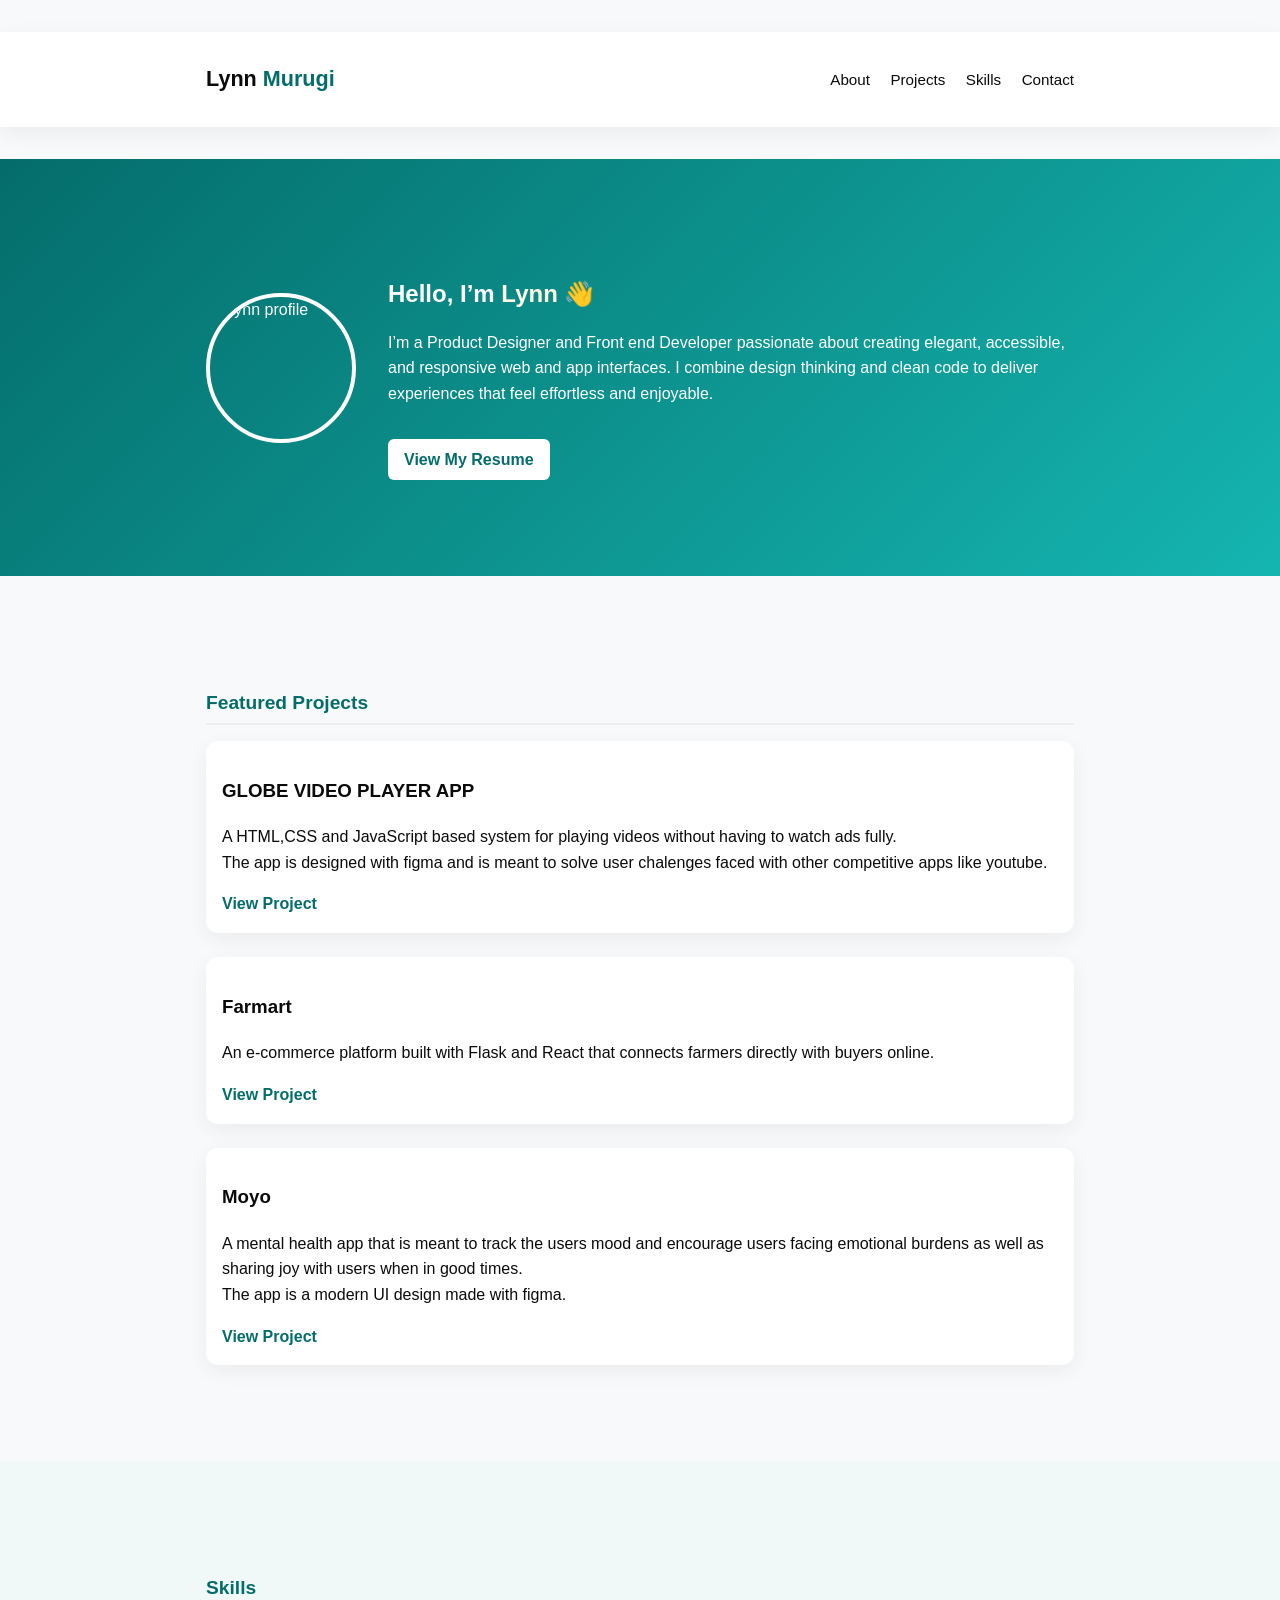
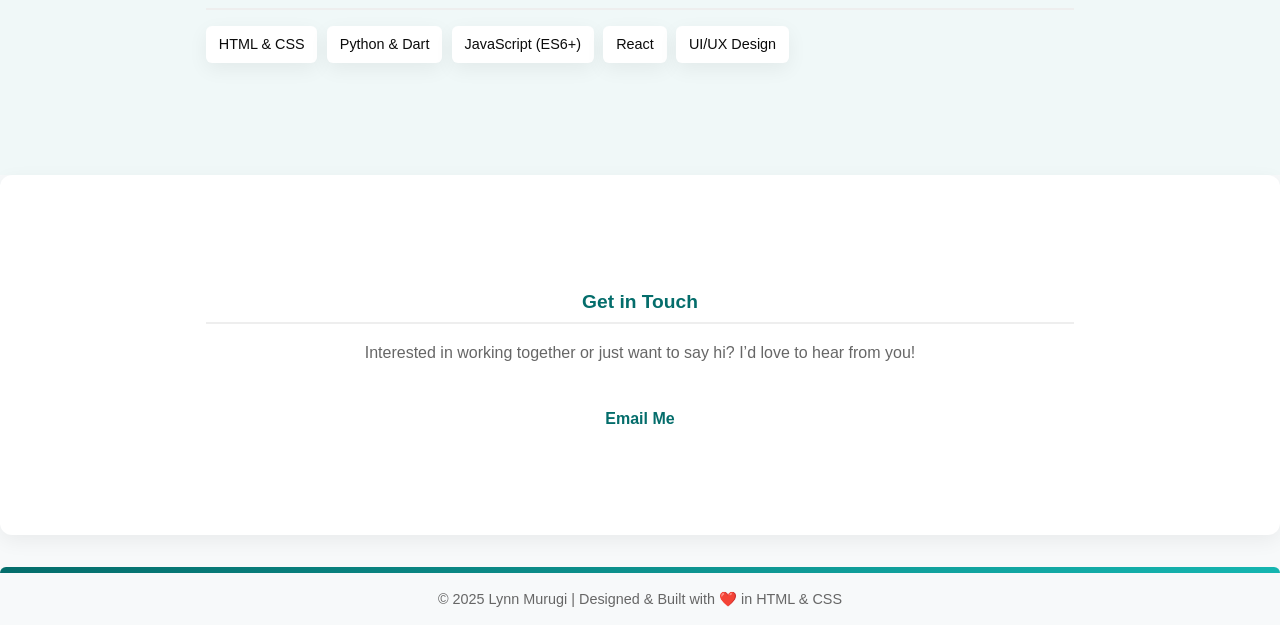
==== index.html @ b2b8fcf5 "initial changes" ====
<!DOCTYPE html>
<html lang="en">
<head>
  <meta charset="utf-8">
  <meta name="viewport" content="width=device-width, initial-scale=1">
  <title>Lynn Murugi — Portfolio</title>
  <link rel="stylesheet" href="styles.css">
</head>

<body>
  <!-- Header -->
  <header class="header">
    <div class="container header-flex">
      <h1 class="logo">Lynn <span>Murugi</span></h1>
      <nav class="nav">
        <a href="#about">About</a>
        <a href="#projects">Projects</a>
        <a href="#skills">Skills</a>
        <a href="#contact">Contact</a>
      </nav>
    </div>
  </header>

  <!-- Hero / About -->
  <section id="about" class="hero">
    <div class="container hero-content">
      <img src="https://cdn-icons-png.flaticon.com/512/6522/6522516.png" alt="Lynn profile" class="hero-img">
      <div>
        <h2>Hello, I’m <span class="highlight">Lynn</span> 👋</h2>
        <p>I’m a Product Designer and Front end Developer passionate about creating elegant, accessible, and responsive web and app interfaces.
        I combine design thinking and clean code to deliver experiences that feel effortless and enjoyable.</p>
        <a href="resume.html" class="btn">View My Resume</a>
      </div>
    </div>
  </section>

  <!-- Projects -->
  <section id="projects" class="projects-section">
    <div class="container">
      <h2 class="section-title">Featured Projects</h2>
      <div class="projects-grid">
        <article class="project-card">
          <h3>GLOBE VIDEO PLAYER APP</h3>
          <p>A HTML,CSS and JavaScript based system for playing videos without having to watch ads fully. 
            <br> The app is designed with figma and is meant to solve user chalenges faced with other competitive apps like youtube. </p>
          <a href="https://github.com/KLynnMurugi/pdfusion" class="project-link">View Project</a>
        </article>

        <article class="project-card">
          <h3>Farmart</h3>
          <p>An e-commerce platform built with Flask and React that connects farmers directly with buyers online.</p>
          <a href="https://github.com/LynnMurugi/Farmart" class="project-link">View Project</a>
        </article>

        <article class="project-card">
          <h3>Moyo</h3>
          <p>A mental health app that is meant to track the users mood and encourage users facing emotional burdens as well 
            as sharing joy with users when in good times.<br> The app is a modern UI design made with figma.  </p>
          <a href="https://www.figma.com/design/zUkewHHWZbyujP0ElZRhhR/Moyo?node-id=51-161&t=V76YK25Hs74GmGYv-0" class="project-link">View Project</a>
        </article>
      </div>
    </div>
  </section>

  <!-- Skills -->
  <section id="skills" class="skills-section">
    <div class="container">
      <h2 class="section-title">Skills</h2>
      <ul class="skills-list">
        <li class="skill">HTML & CSS</li>
        <li class="skill">Python & Dart</li>
        <li class="skill">JavaScript (ES6+)</li>
        <li class="skill">React</li>
        <li class="skill">UI/UX Design</li>
      </ul>
    </div>
  </section>

  <!-- Contact -->
  <section id="contact" class="contact">
    <div class="container">
      <h2 class="section-title">Get in Touch</h2>
      <p>Interested in working together or just want to say hi? I’d love to hear from you!</p>
      <a href="mailto:lynnbilly376@gmail.com" class="btn">
        <span class="visually-hidden"></span>
        Email Me
      </a>
    </div>
  </section>

  <!-- Footer -->
  <footer>
    <div class="footer-bar"></div>
    <p>© 2025 Lynn Murugi | Designed & Built with ❤️ in HTML & CSS</p>
  </footer>
</body>
</html>
---- styles.css ----
/* ==== Variables ==== */
:root {
  --accent: #046d6b;
  --accent-light: #15b5b0;
  --bg: #f7f9fa;
  --card: #ffffff;
  --muted: #666;
  --radius: 12px;
  --shadow: 0 6px 20px rgba(0, 0, 0, 0.06);
}

/* ==== Base Styles ==== */
*,
*::before,
*::after {
  box-sizing: border-box;
}

body {
  margin: 0;
  font-family: 'Segoe UI', Arial, sans-serif;
  background: var(--bg);
  color: #0b0b0b;
  line-height: 1.6;
}

.container {
  max-width: 900px;
  margin: 2rem auto;
  padding: 1rem;
}

/* ==== Header ==== */
.header {
  background: var(--card);
  box-shadow: var(--shadow);
  position: sticky;
  top: 0;
  z-index: 10;
}

.header-flex {
  display: flex;
  justify-content: space-between;
  align-items: center;
}

.logo {
  font-size: 1.35rem;
  font-weight: bold;
}

.logo span {
  color: var(--accent);
}

.nav a {
  text-decoration: none;
  color: #0b0b0b;
  margin-left: 1rem;
  font-size: 0.95rem;
  position: relative;
}

.nav a::after {
  content: '';
  position: absolute;
  width: 0;
  height: 2px;
  background: var(--accent);
  left: 0;
  bottom: -4px;
  transition: width 0.3s;
}

.nav a:hover::after {
  width: 100%;
}

/* ==== Hero ==== */
.hero {
  background: linear-gradient(135deg, var(--accent) 0%, var(--accent-light) 100%);
  color: white;
  padding: 3rem 1rem;
}

.hero-content {
  display: grid;
  grid-template-columns: 150px 1fr;
  gap: 2rem;
  align-items: center;
}

.hero-img {
  width: 150px;
  height: 150px;
  border-radius: 50%;
  object-fit: cover;
  border: 4px solid white;
}

.hero h2 {
  margin-bottom: 0.5rem;
}

.highlight {
  color: #fffae3;
  font-weight: bold;
}

.btn {
  display: inline-block;
  margin-top: 1rem;
  background: white;
  color: var(--accent);
  padding: 0.5rem 1rem;
  border-radius: 6px;
  text-decoration: none;
  font-weight: 600;
  transition: background 0.3s, color 0.3s;
}

.btn:hover {
  background: var(--accent-light);
  color: white;
}

/* ==== Projects ==== */
.projects-section {
  background: var(--bg);
  padding: 3rem 0;
}

.section-title {
  font-size: 1.2rem;
  margin-bottom: 1rem;
  border-bottom: 2px solid #eee;
  padding-bottom: 0.25rem;
  color: var(--accent);
}

.projects-grid {
  display: grid;
  gap: 1.5rem;
}

.project-card {
  background: var(--card);
  border-radius: var(--radius);
  box-shadow: var(--shadow);
  padding: 1rem;
  transition: transform 0.3s, box-shadow 0.3s;
}

.project-card:hover {
  transform: translateY(-4px);
  box-shadow: 0 8px 24px rgba(0, 0, 0, 0.1);
}

.project-link {
  color: var(--accent);
  font-weight: bold;
  text-decoration: none;
}

.project-link:hover {
  text-decoration: underline;
}

/* ==== Skills ==== */
.skills-section {
  background: #f0f8f8;
  padding: 3rem 0;
}

.skills-list {
  display: flex;
  flex-wrap: wrap;
  gap: 0.6rem;
  list-style: none;
  padding: 0;
}

.skill {
  background: white;
  padding: 0.45rem 0.8rem;
  border-radius: 6px;
  font-size: 0.9rem;
  box-shadow: var(--shadow);
}

/* ==== Contact ==== */
.contact {
  text-align: center;
  background: var(--card);
  padding: 3rem 1rem;
  border-radius: var(--radius);
  box-shadow: var(--shadow);
}

.contact p {
  color: var(--muted);
  margin-bottom: 1rem;
}

/* ==== Footer ==== */
footer {
  text-align: center;
  font-size: 0.9rem;
  color: var(--muted);
  margin-top: 2rem;
  position: relative;
}

.footer-bar {
  height: 6px;
  background: linear-gradient(90deg, var(--accent), var(--accent-light));
  border-top-left-radius: var(--radius);
  border-top-right-radius: var(--radius);
}

/* ==== Responsive ==== */
@media (max-width: 650px) {
  .hero-content {
    grid-template-columns: 1fr;
    text-align: center;
  }

  .hero-img {
    margin: 0 auto 1rem;
  }

  .nav {
    display: flex;
    flex-wrap: wrap;
    justify-content: center;
  }

  .nav a {
    margin: 0.5rem;
  }
}
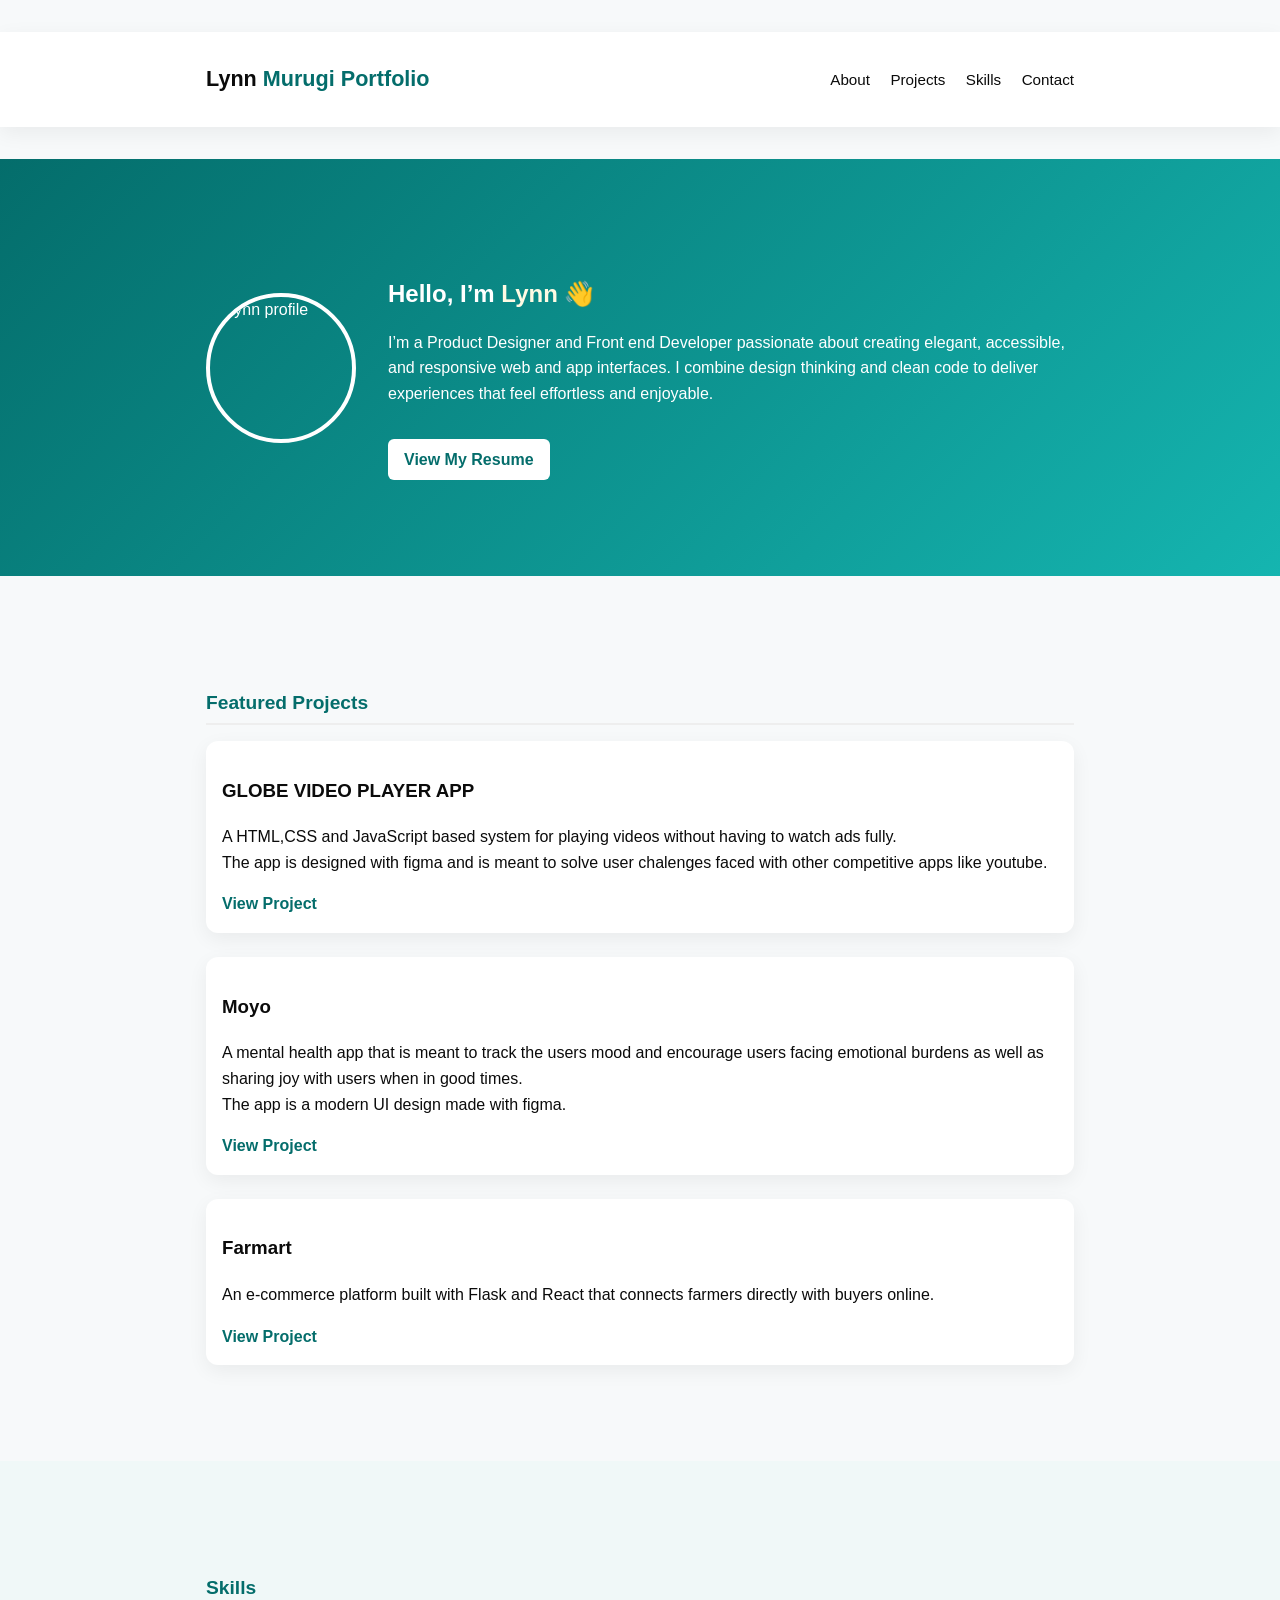
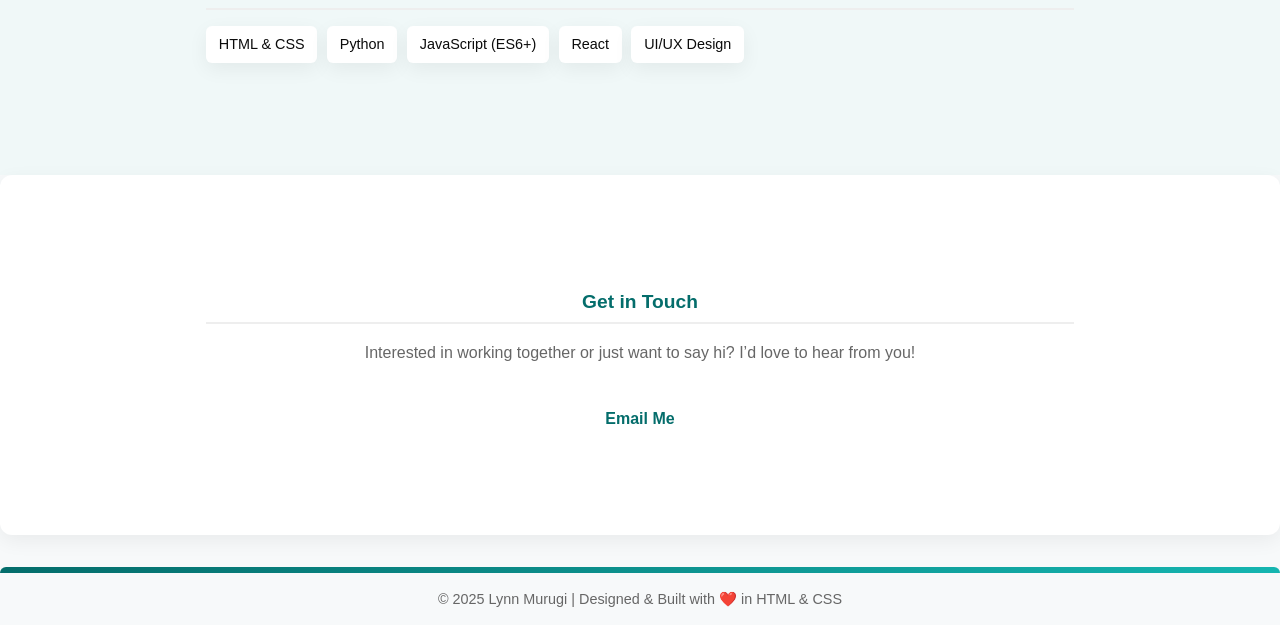
==== commit 205d9f1a: "updated resume" ====
--- a/index.html
+++ b/index.html
@@ -11,7 +11,7 @@
   <!-- Header -->
   <header class="header">
     <div class="container header-flex">
-      <h1 class="logo">Lynn <span>Murugi</span></h1>
+      <h1 class="logo">Lynn <span>Murugi</span> <span>Portfolio</span></h1>
       <nav class="nav">
         <a href="#about">About</a>
         <a href="#projects">Projects</a>
@@ -24,7 +24,7 @@
   <!-- Hero / About -->
   <section id="about" class="hero">
     <div class="container hero-content">
-      <img src="https://cdn-icons-png.flaticon.com/512/6522/6522516.png" alt="Lynn profile" class="hero-img">
+      <img src="file:///home/lovely-cynthia/Downloads/portfolioprofile2.jpeg" alt="Lynn profile" class="hero-img">
       <div>
         <h2>Hello, I’m <span class="highlight">Lynn</span> 👋</h2>
         <p>I’m a Product Designer and Front end Developer passionate about creating elegant, accessible, and responsive web and app interfaces.
@@ -43,21 +43,22 @@
           <h3>GLOBE VIDEO PLAYER APP</h3>
           <p>A HTML,CSS and JavaScript based system for playing videos without having to watch ads fully. 
             <br> The app is designed with figma and is meant to solve user chalenges faced with other competitive apps like youtube. </p>
-          <a href="https://github.com/KLynnMurugi/pdfusion" class="project-link">View Project</a>
+          <a href="https://www.figma.com/design/EgPf9wdaTbDrB3ADW3LUCj/PDFusion-project?node-id=1807-1452&p=f&t=B4oHoqLP5M0l6YHw-0" class="project-link">View Project</a>
         </article>
 
+<article class="project-card">
+          <h3>Moyo</h3>
+          <p>A mental health app that is meant to track the users mood and encourage users facing emotional burdens as well 
+            as sharing joy with users when in good times.<br> The app is a modern UI design made with figma.  </p>
+          <a href="https://www.figma.com/design/zUkewHHWZbyujP0ElZRhhR/Moyo?node-id=51-161&t=V76YK25Hs74GmGYv-0" class="project-link">View Project</a>
+        </article>
+        
         <article class="project-card">
           <h3>Farmart</h3>
           <p>An e-commerce platform built with Flask and React that connects farmers directly with buyers online.</p>
           <a href="https://github.com/LynnMurugi/Farmart" class="project-link">View Project</a>
         </article>
 
-        <article class="project-card">
-          <h3>Moyo</h3>
-          <p>A mental health app that is meant to track the users mood and encourage users facing emotional burdens as well 
-            as sharing joy with users when in good times.<br> The app is a modern UI design made with figma.  </p>
-          <a href="https://www.figma.com/design/zUkewHHWZbyujP0ElZRhhR/Moyo?node-id=51-161&t=V76YK25Hs74GmGYv-0" class="project-link">View Project</a>
-        </article>
       </div>
     </div>
   </section>
@@ -68,7 +69,7 @@
       <h2 class="section-title">Skills</h2>
       <ul class="skills-list">
         <li class="skill">HTML & CSS</li>
-        <li class="skill">Python & Dart</li>
+        <li class="skill">Python </li>
         <li class="skill">JavaScript (ES6+)</li>
         <li class="skill">React</li>
         <li class="skill">UI/UX Design</li>
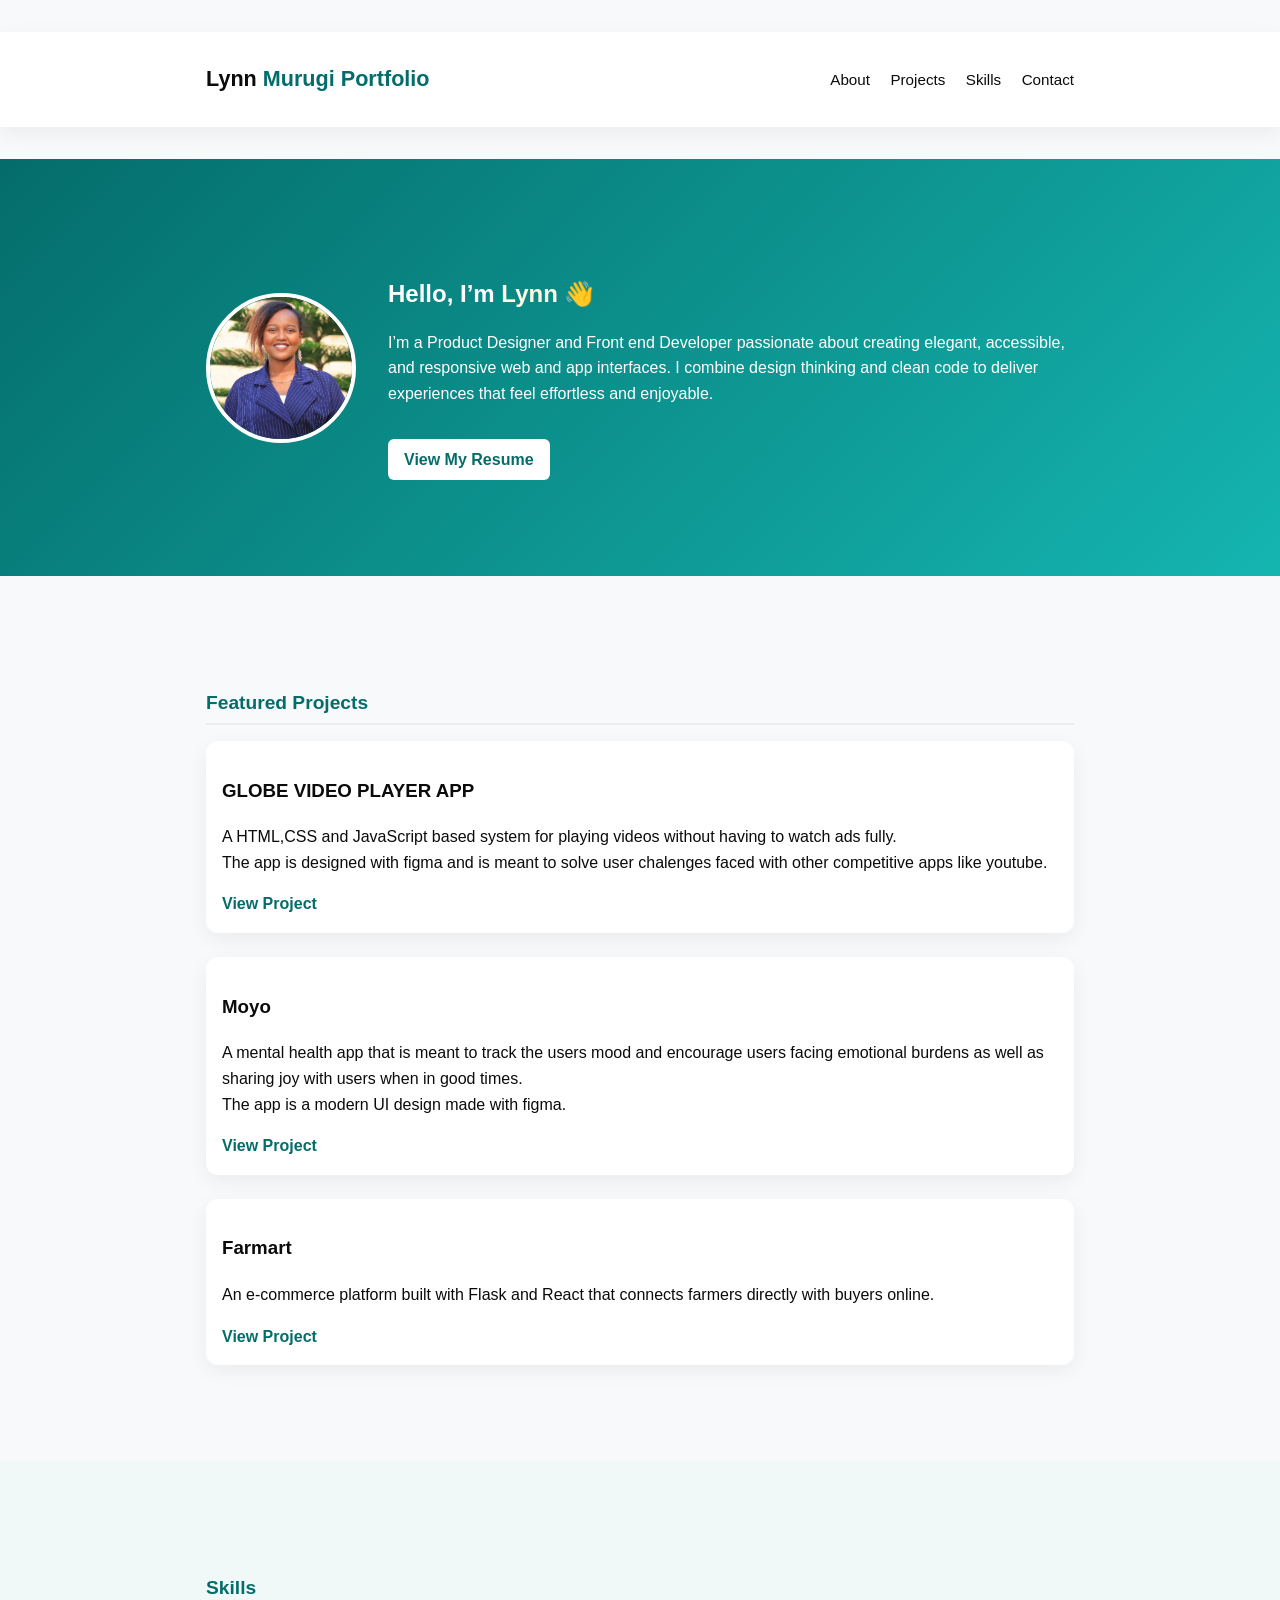
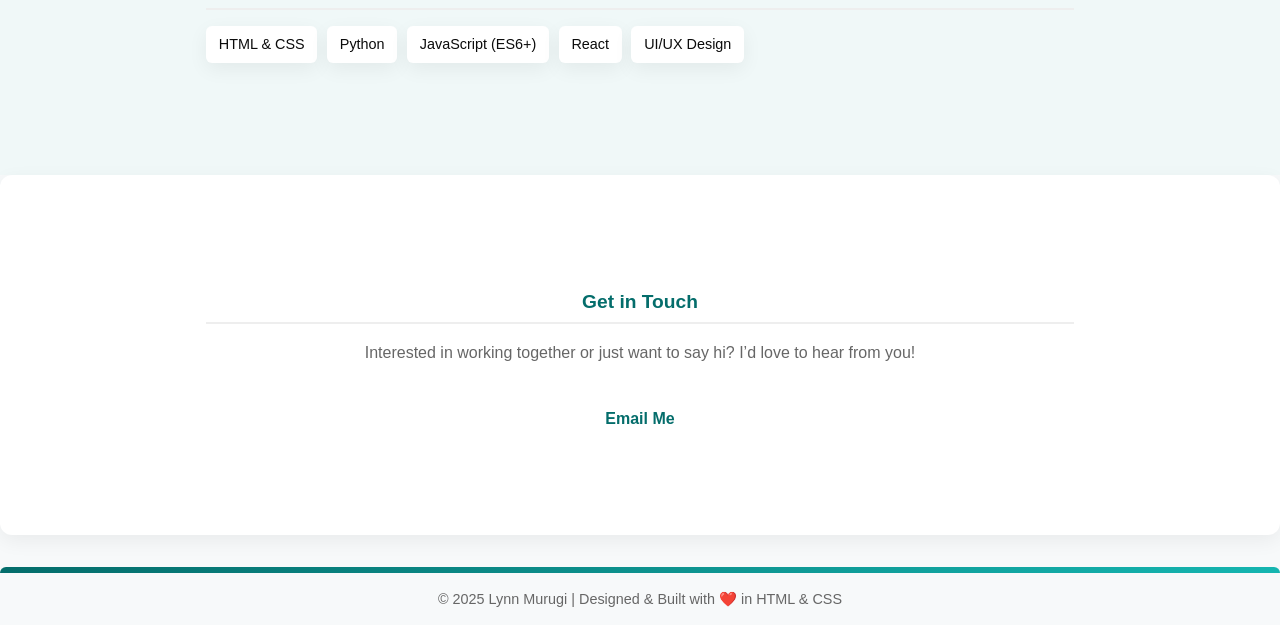
==== commit 3cf2efa2: "added profiles" ====
--- a/index.html
+++ b/index.html
@@ -24,7 +24,7 @@
   <!-- Hero / About -->
   <section id="about" class="hero">
     <div class="container hero-content">
-      <img src="file:///home/lovely-cynthia/Downloads/portfolioprofile2.jpeg" alt="Lynn profile" class="hero-img">
+      <img src="portfolioprofile2.jpeg" alt="Lynn profile" class="hero-img">
       <div>
         <h2>Hello, I’m <span class="highlight">Lynn</span> 👋</h2>
         <p>I’m a Product Designer and Front end Developer passionate about creating elegant, accessible, and responsive web and app interfaces.
